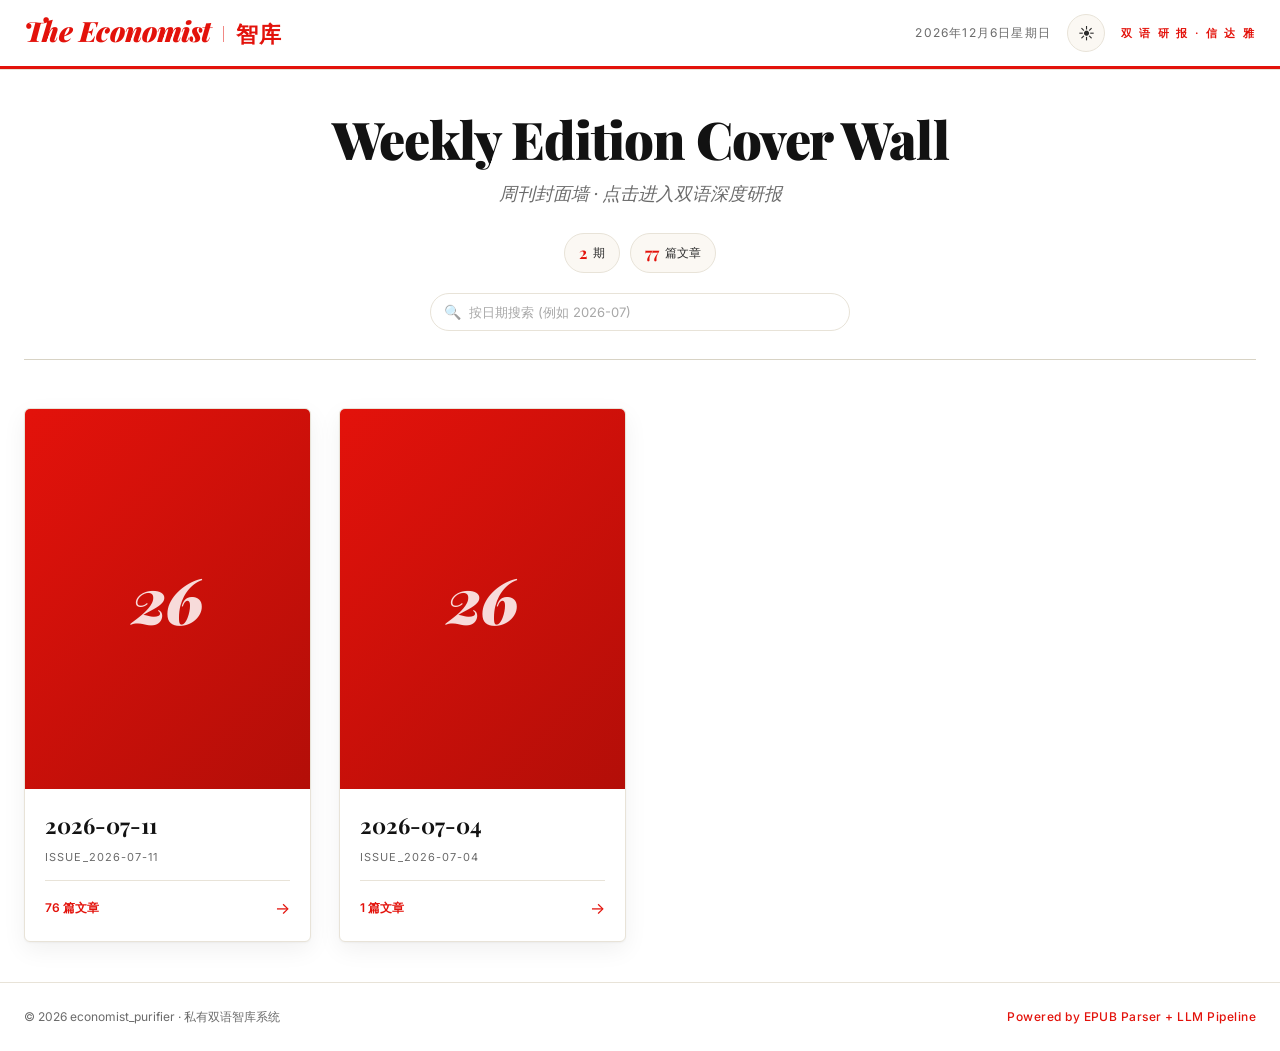
==== index.html @ 4fc3a1ea "feat(经济学人数据清洗): 经济学人数据清洗" ====
<!DOCTYPE html>
<html lang="zh-CN">
<head>
    <meta charset="UTF-8">
    <meta name="viewport" content="width=device-width, initial-scale=1.0">
    <title>Economist 智库 · The Economist 双语研报库</title>
    <meta name="description" content="基于原刊 EPUB 解包与 LLM 深度编译的私有双语智库">

    <!-- Google Fonts: 复刻经济学人衬线美感 -->
    <link rel="preconnect" href="https://fonts.googleapis.com">
    <link rel="preconnect" href="https://fonts.gstatic.com" crossorigin>
    <link href="https://fonts.googleapis.com/css2?family=Playfair+Display:ital,wght@0,400;0,700;0,900;1,400&family=Source+Serif+4:ital,opsz,wght@0,8..60,400;0,8..60,600;1,8..60,400&family=Inter:wght@400;500;600;700&display=swap" rel="stylesheet">

    <link rel="stylesheet" href="frontend/assets/style.css">
</head>
<body>

    <!-- ========== 顶部红色报头 ========== -->
    <header class="masthead">
        <div class="masthead-inner">
            <a href="#/" class="masthead-logo">
                <span class="logo-en">The Economist</span>
                <span class="logo-divider"></span>
                <span class="logo-zh">智库</span>
            </a>
            <div class="masthead-meta">
                <span id="masthead-date"></span>
                <button class="theme-toggle" id="theme-toggle" aria-label="切换主题">
                    <span class="icon-sun">☀️</span>
                    <span class="icon-moon">🌙</span>
                </button>
                <span class="masthead-tag">双 语 研 报 · 信 达 雅</span>
            </div>
        </div>
        <div class="masthead-rule"></div>
    </header>

    <!-- ========== View 1: 封面墙 ========== -->
    <main id="view-wall" class="view view-wall is-active">
        <section class="wall-hero">
            <h1 class="wall-title">Weekly Edition Cover Wall</h1>
            <p class="wall-subtitle">周刊封面墙 · 点击进入双语深度研报</p>
            <div class="wall-stats">
                <span class="stat-pill"><b id="stat-issues">0</b> 期</span>
                <span class="stat-pill"><b id="stat-articles">0</b> 篇文章</span>
            </div>
            <div class="wall-search">
                <span class="search-icon">🔍</span>
                <input type="search" id="wall-search" class="search-input"
                       placeholder="按日期搜索 (例如 2026-07)" autocomplete="off">
                <button class="search-clear" id="wall-search-clear" aria-label="清除" hidden>×</button>
            </div>
        </section>
        <section id="cover-grid" class="cover-grid">
            <!-- 封面卡片由 JS 注入 -->
        </section>
        <div id="empty-state" class="empty-state" hidden>
            <div class="empty-icon">📭</div>
            <h2>暂无刊物</h2>
            <p>请将 <code>.epub</code> 文件放入 <code>raw/imports/</code> 目录,后台守护进程将自动拆解编译。</p>
        </div>
    </main>

    <!-- ========== View 2: 二级下钻阅读区 ========== -->
    <main id="view-issue" class="view view-issue">
        <div class="issue-toolbar">
            <button class="btn-back" id="btn-back" aria-label="返回封面墙">
                <span class="btn-back-icon">←</span>
                <span>返回封面墙</span>
            </button>
            <button class="mobile-nav-toggle" id="mobile-nav-toggle" aria-label="切换文章目录" aria-expanded="false">
                <span class="mobile-nav-icon">☰</span>
                <span class="mobile-nav-label">目录</span>
            </button>
            <div class="issue-toolbar-meta">
                <span class="issue-id" id="issue-id-label"></span>
                <span class="issue-date" id="issue-date-label"></span>
            </div>
        </div>

        <div class="issue-body">
            <!-- 左侧:文章 Section 导航 -->
            <aside class="section-nav">
                <div class="section-nav-header">
                    <span class="section-nav-label">本期目录</span>
                    <span class="section-nav-count" id="article-count"></span>
                </div>
                <div class="section-nav-search">
                    <span class="search-icon">🔍</span>
                    <input type="search" id="nav-search" class="search-input"
                           placeholder="搜索文章标题..." autocomplete="off">
                    <button class="search-clear" id="nav-search-clear" aria-label="清除" hidden>×</button>
                </div>
                <div class="section-nav-empty" id="nav-search-empty" hidden>
                    <span>🔍</span> 无匹配文章
                </div>
                <nav id="article-list" class="article-list">
                    <!-- 由 JS 按 section 分组注入 -->
                </nav>
            </aside>

            <!-- 右侧:双语对照阅读区 -->
            <section class="article-pane">
                <!-- 漫画专栏特殊头部 -->
                <div class="cartoon-banner" id="cartoon-banner" hidden>
                    <span class="cartoon-tag">🎨 本期漫画</span>
                    <div class="cartoon-images" id="cartoon-images"></div>
                </div>
                <!-- 经济指标图表画廊 -->
                <div class="indicators-banner" id="indicators-banner" hidden>
                    <span class="indicators-tag">📊 Economic &amp; Financial Indicators</span>
                    <p class="indicators-hint">点击图片放大查看</p>
                    <div class="indicators-gallery" id="indicators-gallery"></div>
                </div>
                <div class="article-header" id="article-header">
                    <span class="article-section" id="current-section"></span>
                    <h2 class="article-title-zh" id="current-title-zh"></h2>
                    <h3 class="article-title-en" id="current-title-en"></h3>
                </div>
                <div class="article-split">
                    <div class="split-pane summary-pane">
                        <div class="pane-header">
                            <span class="pane-icon">📊</span>
                            <span class="pane-title">深度研报</span>
                            <span class="pane-subtitle">LLM 编译</span>
                        </div>
                        <article class="pane-body" id="summary-content">
                            <!-- markdown 渲染 -->
                        </article>
                    </div>
                    <div class="split-divider"></div>
                    <div class="split-pane raw-pane">
                        <div class="pane-header">
                            <span class="pane-icon">📜</span>
                            <span class="pane-title">纯净原文</span>
                            <span class="pane-subtitle">English Source</span>
                        </div>
                        <article class="pane-body" id="raw-content">
                            <!-- HTML 原文 -->
                        </article>
                    </div>
                </div>
            </section>
        </div>

        <!-- 悬浮返回按钮 -->
        <button class="floating-back" id="floating-back" aria-label="返回顶部" title="返回封面墙">
            <span>↑</span>
        </button>

        <!-- 移动端目录按钮 (fixed, 始终可见) -->
        <button class="mobile-nav-fab" id="mobile-nav-fab" aria-label="打开文章目录" aria-expanded="false">
            <span class="fab-icon">☰</span>
            <span class="fab-label">目录</span>
        </button>
    </main>

    <!-- 图片灯箱 -->
    <div class="lightbox" id="lightbox" hidden>
        <button class="lightbox-close" id="lightbox-close" aria-label="关闭">×</button>
        <button class="lightbox-prev" id="lightbox-prev" aria-label="上一张">‹</button>
        <button class="lightbox-next" id="lightbox-next" aria-label="下一张">›</button>
        <img class="lightbox-image" id="lightbox-image" src="" alt="">
        <div class="lightbox-caption" id="lightbox-caption"></div>
        <div class="lightbox-counter" id="lightbox-counter"></div>
    </div>

    <!-- ========== Footer ========== -->
    <footer class="site-footer">
        <span>© <span id="footer-year"></span> economist_purifier · 私有双语智库系统</span>
        <span class="footer-tech">Powered by EPUB Parser + LLM Pipeline</span>
    </footer>

    <!-- marked.js (CDN) -->
    <script src="https://cdn.jsdelivr.net/npm/marked@13.0.3/marked.min.js"></script>

    <!-- 数据库 (由 kb_agent 自动生成) -->
    <script src="frontend/database.js"></script>

    <!-- 应用逻辑 -->
    <script src="frontend/assets/app.js"></script>
</body>
</html>
---- frontend/assets/style.css ----
/* ============================================================
   economist_purifier · 经济学人风格双语智库
   Design tokens + Theme system (light / dark)
   ============================================================ */

:root {
    /* Brand */
    --brand-red: #e3120b;
    --brand-red-dark: #b30e08;
    --brand-red-light: #ffe9e7;
    --brand-red-dim: rgba(227, 18, 11, 0.08);

    /* Light theme surfaces */
    --bg: #ffffff;
    --bg-soft: #fbf8f3;
    --bg-elevated: #ffffff;
    --bg-overlay: rgba(255, 255, 255, 0.92);

    --text: #121212;
    --text-soft: #2c2c2c;
    --text-muted: #6b6b6b;
    --text-faint: #a8a8a8;

    --border: #e8e3d8;
    --border-soft: #f0ebe1;
    --border-strong: #d8d3c5;
    --hairline: #d8d3c5;

    --shadow-card: 0 1px 2px rgba(0, 0, 0, 0.04), 0 8px 24px rgba(0, 0, 0, 0.06);
    --shadow-card-hover: 0 4px 8px rgba(0, 0, 0, 0.06), 0 20px 48px rgba(0, 0, 0, 0.12);
    --shadow-floating: 0 6px 16px rgba(227, 18, 11, 0.25), 0 2px 6px rgba(0, 0, 0, 0.12);
    --code-bg: #f0ebe1;

    --font-display: 'Playfair Display', 'Times New Roman', Georgia, serif;
    --font-body: 'Source Serif 4', Georgia, 'Times New Roman', serif;
    --font-ui: 'Inter', -apple-system, BlinkMacSystemFont, 'Segoe UI', Roboto, sans-serif;

    --radius-sm: 2px;
    --radius-md: 6px;
    --radius-lg: 10px;
    --transition-fast: 180ms cubic-bezier(0.22, 0.61, 0.36, 1);

    color-scheme: light;
}

[data-theme="dark"] {
    --bg: #0f0f0f;
    --bg-soft: #1a1a1a;
    --bg-elevated: #1c1c1c;
    --bg-overlay: rgba(15, 15, 15, 0.92);

    --text: #ededed;
    --text-soft: #c8c8c8;
    --text-muted: #8b8b8b;
    --text-faint: #555555;

    --border: #2a2a2a;
    --border-soft: #222222;
    --border-strong: #3a3a3a;
    --hairline: #3a3a3a;

    --brand-red: #ff5b54;
    --brand-red-dark: #e3120b;
    --brand-red-light: #3a1a18;
    --brand-red-dim: rgba(255, 91, 84, 0.12);

    --shadow-card: 0 1px 2px rgba(0, 0, 0, 0.3), 0 8px 24px rgba(0, 0, 0, 0.4);
    --shadow-card-hover: 0 4px 8px rgba(0, 0, 0, 0.4), 0 20px 48px rgba(0, 0, 0, 0.5);
    --shadow-floating: 0 6px 16px rgba(255, 91, 84, 0.35), 0 2px 6px rgba(0, 0, 0, 0.5);
    --code-bg: #232323;

    color-scheme: dark;
}

/* Reset */
*, *::before, *::after {
    box-sizing: border-box;
    margin: 0;
    padding: 0;
}

html {
    font-size: 16px;
    scroll-behavior: smooth;
    -webkit-text-size-adjust: 100%;
}

body {
    font-family: var(--font-body);
    color: var(--text);
    background: var(--bg);
    line-height: 1.65;
    -webkit-font-smoothing: antialiased;
    -moz-osx-font-smoothing: grayscale;
    min-height: 100vh;
    overflow-x: hidden;
    transition: background var(--transition-fast), color var(--transition-fast);
}

button { font-family: var(--font-ui); cursor: pointer; border: none; background: none; color: inherit; }
a { color: inherit; text-decoration: none; }
img { max-width: 100%; display: block; }
/* ========== Masthead ========== */
.masthead {
    position: sticky;
    top: 0;
    z-index: 100;
    background: var(--bg-overlay);
    backdrop-filter: saturate(180%) blur(20px);
    -webkit-backdrop-filter: saturate(180%) blur(20px);
    border-bottom: 1px solid var(--border);
    transition: background var(--transition-fast), border-color var(--transition-fast);
}

.masthead-inner {
    max-width: 1320px;
    margin: 0 auto;
    padding: 14px 24px;
    display: flex;
    align-items: center;
    justify-content: space-between;
    gap: 16px;
}

.masthead-logo {
    display: flex;
    align-items: baseline;
    gap: 12px;
    color: var(--brand-red);
    transition: opacity var(--transition-fast);
    flex-shrink: 0;
}

.masthead-logo:hover { opacity: 0.75; }

.logo-en {
    font-family: var(--font-display);
    font-weight: 900;
    font-style: italic;
    font-size: clamp(20px, 3vw, 28px);
    letter-spacing: -0.02em;
    line-height: 1;
}

.logo-divider {
    width: 1px;
    height: 16px;
    background: var(--brand-red);
    opacity: 0.5;
}

.logo-zh {
    font-family: var(--font-display);
    font-weight: 700;
    font-size: clamp(16px, 2.5vw, 22px);
    letter-spacing: 0.04em;
}

.masthead-meta {
    display: flex;
    align-items: center;
    gap: 16px;
    font-family: var(--font-ui);
}

#masthead-date {
    font-size: 12px;
    color: var(--text-muted);
    text-transform: uppercase;
    letter-spacing: 0.1em;
}

.masthead-tag {
    font-size: 11px;
    color: var(--brand-red);
    font-weight: 600;
    letter-spacing: 0.2em;
}

.theme-toggle {
    width: 38px;
    height: 38px;
    border-radius: 50%;
    display: flex;
    align-items: center;
    justify-content: center;
    background: var(--bg-soft);
    border: 1px solid var(--border);
    color: var(--text-soft);
    transition: all var(--transition-fast);
    font-size: 16px;
    flex-shrink: 0;
}

.theme-toggle:hover {
    border-color: var(--brand-red);
    color: var(--brand-red);
    transform: rotate(15deg);
}

[data-theme="light"] .icon-moon { display: none; }
[data-theme="dark"] .icon-sun { display: none; }

.masthead-rule {
    height: 3px;
    background: var(--brand-red);
}

/* ========== View switcher ========== */
.view {
    max-width: 1320px;
    margin: 0 auto;
    padding: 40px 24px;
    min-height: calc(100vh - 140px);
    display: none;
}

.view.is-active {
    display: block;
    animation: viewEnter 480ms cubic-bezier(0.22, 0.61, 0.36, 1);
}

@keyframes viewEnter {
    from { opacity: 0; transform: translateY(16px); }
    to { opacity: 1; transform: translateY(0); }
}

@keyframes viewLeave {
    from { opacity: 1; transform: translateY(0); }
    to { opacity: 0; transform: translateY(-12px); }
}

.view.is-leaving {
    display: block;
    animation: viewLeave 220ms cubic-bezier(0.55, 0.06, 0.68, 0.19) forwards;
    pointer-events: none;
}

/* ========== Wall ========== */
.wall-hero {
    text-align: center;
    margin-bottom: 48px;
    padding-bottom: 28px;
    border-bottom: 1px solid var(--hairline);
}

.wall-title {
    font-family: var(--font-display);
    font-weight: 900;
    font-size: clamp(28px, 5vw, 52px);
    letter-spacing: -0.02em;
    color: var(--text);
    margin-bottom: 12px;
    line-height: 1.1;
}

.wall-subtitle {
    font-family: var(--font-body);
    font-style: italic;
    font-size: clamp(15px, 2vw, 18px);
    color: var(--text-muted);
    margin-bottom: 24px;
}

.wall-stats {
    display: inline-flex;
    flex-wrap: wrap;
    gap: 10px;
    justify-content: center;
}

.stat-pill {
    display: inline-flex;
    align-items: center;
    gap: 6px;
    padding: 6px 14px;
    background: var(--bg-soft);
    border: 1px solid var(--border);
    border-radius: 100px;
    font-family: var(--font-ui);
    font-size: 12px;
    color: var(--text-soft);
}

.stat-pill b {
    font-family: var(--font-display);
    font-weight: 700;
    font-size: 16px;
    color: var(--brand-red);
}

.cover-grid {
    display: grid;
    grid-template-columns: repeat(auto-fill, minmax(260px, 1fr));
    gap: 28px;
}

.cover-card {
    background: var(--bg-elevated);
    border: 1px solid var(--border);
    border-radius: var(--radius-md);
    overflow: hidden;
    cursor: pointer;
    transition: transform var(--transition-fast), box-shadow var(--transition-fast), border-color var(--transition-fast);
    box-shadow: var(--shadow-card);
    animation: cardFadeIn 600ms cubic-bezier(0.22, 0.61, 0.36, 1) backwards;
}

.cover-card:nth-child(1) { animation-delay: 40ms; }
.cover-card:nth-child(2) { animation-delay: 80ms; }
.cover-card:nth-child(3) { animation-delay: 120ms; }
.cover-card:nth-child(4) { animation-delay: 160ms; }
.cover-card:nth-child(5) { animation-delay: 200ms; }
.cover-card:nth-child(6) { animation-delay: 240ms; }
.cover-card:nth-child(n+7) { animation-delay: 280ms; }

@keyframes cardFadeIn {
    from { opacity: 0; transform: translateY(20px); }
    to { opacity: 1; transform: translateY(0); }
}

.cover-card:hover {
    transform: translateY(-6px);
    box-shadow: var(--shadow-card-hover);
    border-color: var(--brand-red);
}

.cover-card:hover .cover-image { transform: scale(1.04); }

.cover-image-wrap {
    aspect-ratio: 3 / 4;
    background: linear-gradient(135deg, var(--brand-red) 0%, var(--brand-red-dark) 100%);
    overflow: hidden;
    position: relative;
}

.cover-image {
    width: 100%;
    height: 100%;
    object-fit: cover;
    transition: transform 600ms cubic-bezier(0.22, 0.61, 0.36, 1);
}

.cover-image-fallback {
    width: 100%;
    height: 100%;
    display: flex;
    align-items: center;
    justify-content: center;
    color: rgba(255, 255, 255, 0.85);
    font-family: var(--font-display);
    font-style: italic;
    font-weight: 900;
    font-size: clamp(40px, 8vw, 64px);
    letter-spacing: -0.03em;
}

.cover-body { padding: 18px 20px 20px; }

.cover-date {
    font-family: var(--font-display);
    font-weight: 700;
    font-size: 22px;
    color: var(--text);
    margin-bottom: 4px;
}

.cover-id {
    font-family: var(--font-ui);
    font-size: 11px;
    color: var(--text-muted);
    text-transform: uppercase;
    letter-spacing: 0.1em;
    margin-bottom: 14px;
}

.cover-meta {
    display: flex;
    align-items: center;
    gap: 10px;
    padding-top: 14px;
    border-top: 1px solid var(--border);
    font-family: var(--font-ui);
    font-size: 12px;
    color: var(--text-muted);
}

.cover-meta-count { color: var(--brand-red); font-weight: 600; }

.cover-meta-arrow {
    margin-left: auto;
    color: var(--brand-red);
    font-size: 16px;
    transition: transform var(--transition-fast);
}

.cover-card:hover .cover-meta-arrow { transform: translateX(4px); }

.empty-state {
    text-align: center;
    padding: 80px 20px;
    color: var(--text-muted);
}

.empty-icon { font-size: 64px; margin-bottom: 16px; }

.empty-state h2 {
    font-family: var(--font-display);
    font-size: 28px;
    color: var(--text);
    margin-bottom: 12px;
}

.empty-state code {
    background: var(--bg-soft);
    padding: 2px 8px;
    border-radius: var(--radius-sm);
    font-size: 14px;
    color: var(--brand-red);
}

/* ========== Issue toolbar ========== */
.issue-toolbar {
    display: flex;
    align-items: center;
    gap: 16px;
    padding: 14px 0;
    margin-bottom: 24px;
    border-bottom: 2px solid var(--text);
    flex-wrap: wrap;
}

.btn-back {
    display: inline-flex;
    align-items: center;
    gap: 8px;
    padding: 10px 18px;
    background: var(--text);
    color: var(--bg);
    border-radius: var(--radius-md);
    font-size: 13px;
    font-weight: 500;
    letter-spacing: 0.04em;
    transition: all var(--transition-fast);
    flex-shrink: 0;
}

.btn-back:hover {
    background: var(--brand-red);
    transform: translateX(-2px);
}

.btn-back-icon { font-size: 16px; transition: transform var(--transition-fast); }
.btn-back:hover .btn-back-icon { transform: translateX(-3px); }

.issue-toolbar-meta {
    display: flex;
    flex-direction: column;
    gap: 2px;
    margin-left: auto;
    text-align: right;
}

.issue-id {
    font-family: var(--font-ui);
    font-size: 11px;
    color: var(--text-muted);
    text-transform: uppercase;
    letter-spacing: 0.12em;
}

.issue-date {
    font-family: var(--font-display);
    font-weight: 700;
    font-size: 22px;
    color: var(--brand-red);
}

.mobile-nav-toggle {
    display: none;
    padding: 8px 14px;
    background: var(--bg-soft);
    border: 1px solid var(--border);
    border-radius: var(--radius-md);
    font-size: 13px;
    color: var(--text-soft);
    align-items: center;
    gap: 6px;
    transition: all var(--transition-fast);
}

.mobile-nav-icon {
    font-size: 16px;
    line-height: 1;
    transition: transform var(--transition-fast);
}

.mobile-nav-toggle.is-active {
    background: var(--brand-red);
    color: #fff;
    border-color: var(--brand-red);
}

.mobile-nav-toggle.is-active .mobile-nav-icon {
    transform: rotate(90deg);
}

.issue-body {
    display: grid;
    grid-template-columns: 280px 1fr;
    gap: 28px;
    align-items: start;
}

.section-nav {
    position: sticky;
    top: 110px;
    max-height: calc(100vh - 140px);
    overflow-y: auto;
    background: var(--bg-soft);
    border: 1px solid var(--border);
    border-radius: var(--radius-md);
    padding: 16px 0;
    transition: background var(--transition-fast), border-color var(--transition-fast);
}

.section-nav::-webkit-scrollbar { width: 6px; }
.section-nav::-webkit-scrollbar-thumb { background: var(--hairline); border-radius: 3px; }

.section-nav-header {
    display: flex;
    justify-content: space-between;
    align-items: center;
    padding: 0 18px 12px;
    border-bottom: 1px solid var(--border);
    margin-bottom: 10px;
}

.section-nav-label {
    font-family: var(--font-display);
    font-weight: 700;
    font-size: 16px;
    color: var(--text);
}

.section-nav-count {
    font-family: var(--font-ui);
    font-size: 11px;
    color: var(--brand-red);
    font-weight: 600;
    background: var(--brand-red-light);
    padding: 2px 8px;
    border-radius: 100px;
}

.article-list { list-style: none; }
.article-group { margin-bottom: 6px; }

.article-group-header {
    font-family: var(--font-ui);
    font-size: 10px;
    font-weight: 700;
    color: var(--text-muted);
    text-transform: uppercase;
    letter-spacing: 0.18em;
    padding: 10px 18px 4px;
}

.article-item {
    display: block;
    width: 100%;
    text-align: left;
    padding: 10px 18px;
    border-left: 3px solid transparent;
    transition: all var(--transition-fast);
    cursor: pointer;
    font-family: var(--font-body);
    background: transparent;
}

.article-item:hover {
    background: var(--bg);
    border-left-color: var(--brand-red);
}

.article-item.is-active {
    background: var(--bg);
    border-left-color: var(--brand-red);
}

.article-item.is-active .article-item-title-zh {
    color: var(--brand-red);
    font-weight: 700;
}

.article-item-title-zh {
    font-size: 14px;
    color: var(--text);
    line-height: 1.4;
    margin-bottom: 2px;
    transition: color var(--transition-fast);
}

.article-item-title-en {
    font-size: 11px;
    color: var(--text-muted);
    font-style: italic;
    line-height: 1.3;
    display: -webkit-box;
    -webkit-line-clamp: 2;
    -webkit-box-orient: vertical;
    overflow: hidden;
}

.article-item.is-cartoon .article-item-title-en::before { content: '🎨 '; }
.article-item.is-indicators .article-item-title-en::before { content: '📊 '; }

/* 漫画/indicators 选中态: 与普通文章一致, 由 .is-active 控制 */
.article-item.is-cartoon.is-active {
    background: var(--brand-red-dim);
}

/* ========== Article pane ========== */
.article-pane { background: transparent; }

.article-header {
    margin-bottom: 24px;
    padding-bottom: 20px;
    border-bottom: 1px solid var(--hairline);
}

.article-section {
    display: inline-block;
    font-family: var(--font-ui);
    font-size: 10px;
    font-weight: 700;
    color: var(--brand-red);
    text-transform: uppercase;
    letter-spacing: 0.2em;
    margin-bottom: 10px;
}

.article-title-zh {
    font-family: var(--font-display);
    font-weight: 900;
    font-size: clamp(22px, 3.5vw, 36px);
    line-height: 1.2;
    color: var(--text);
    margin-bottom: 12px;
}

.article-title-en {
    font-family: var(--font-body);
    font-style: italic;
    font-size: clamp(15px, 1.8vw, 18px);
    color: var(--text-muted);
    line-height: 1.4;
}

.article-split {
    display: grid;
    grid-template-columns: 1fr 4px 1fr;
    gap: 0;
    background: var(--bg);
    border: 1px solid var(--border);
    border-radius: var(--radius-md);
    overflow: hidden;
    transition: background var(--transition-fast), border-color var(--transition-fast);
}

.split-pane {
    display: flex;
    flex-direction: column;
    min-height: 60vh;
}

.pane-header {
    display: flex;
    align-items: baseline;
    gap: 10px;
    padding: 14px 22px;
    background: var(--bg-soft);
    border-bottom: 1px solid var(--border);
}

.pane-icon { font-size: 16px; }

.pane-title {
    font-family: var(--font-display);
    font-weight: 700;
    font-size: 17px;
    color: var(--text);
}

.pane-subtitle {
    font-family: var(--font-ui);
    font-size: 10px;
    color: var(--text-muted);
    text-transform: uppercase;
    letter-spacing: 0.16em;
    margin-left: auto;
}

.pane-body {
    padding: 24px 28px 36px;
    overflow-y: auto;
    max-height: calc(100vh - 280px);
    font-family: var(--font-body);
    font-size: 15.5px;
    line-height: 1.75;
    color: var(--text-soft);
}

.pane-body::-webkit-scrollbar { width: 8px; }
.pane-body::-webkit-scrollbar-thumb { background: var(--hairline); border-radius: 4px; }

.split-divider {
    background: linear-gradient(180deg, transparent 0%, var(--hairline) 20%, var(--hairline) 80%, transparent 100%);
}

.summary-pane .pane-body h1, .summary-pane .pane-body h2,
.summary-pane .pane-body h3, .summary-pane .pane-body h4 {
    font-family: var(--font-display);
    color: var(--text);
    margin-top: 26px;
    margin-bottom: 12px;
    line-height: 1.3;
}

.summary-pane .pane-body h3 {
    font-size: 19px;
    font-weight: 700;
    padding-bottom: 6px;
    border-bottom: 2px solid var(--brand-red);
    display: inline-block;
}

.summary-pane .pane-body h4 { font-size: 16px; font-weight: 700; color: var(--brand-red); }
.summary-pane .pane-body p { margin-bottom: 14px; }
.summary-pane .pane-body strong { color: var(--text); font-weight: 700; }
.summary-pane .pane-body ul, .summary-pane .pane-body ol { padding-left: 22px; margin-bottom: 16px; }
.summary-pane .pane-body li { margin-bottom: 6px; }

.summary-pane .pane-body table {
    width: 100%;
    border-collapse: collapse;
    margin: 16px 0;
    font-family: var(--font-ui);
    font-size: 13.5px;
}

.summary-pane .pane-body th {
    text-align: left;
    padding: 10px 12px;
    background: var(--bg-soft);
    border-bottom: 2px solid var(--brand-red);
    font-weight: 700;
    color: var(--text);
}

.summary-pane .pane-body td {
    padding: 10px 12px;
    border-bottom: 1px solid var(--border);
    color: var(--text-soft);
}

.summary-pane .pane-body tr:last-child td { border-bottom: none; }
.summary-pane .pane-body code {
    background: var(--code-bg);
    padding: 2px 6px;
    border-radius: var(--radius-sm);
    font-size: 13px;
    color: var(--brand-red);
}

.summary-pane .pane-body blockquote {
    border-left: 3px solid var(--brand-red);
    padding: 8px 16px;
    margin: 16px 0;
    color: var(--text-muted);
    font-style: italic;
}

.raw-pane .pane-body h1, .raw-pane .pane-body h2,
.raw-pane .pane-body h3, .raw-pane .pane-body h4 {
    font-family: var(--font-display);
    font-weight: 700;
    color: var(--text);
    margin: 28px 0 14px;
    line-height: 1.25;
}

.raw-pane .pane-body h1 { font-size: 26px; }
.raw-pane .pane-body h2 { font-size: 22px; }
.raw-pane .pane-body h3 { font-size: 18px; }
.raw-pane .pane-body h4 { font-size: 16px; }
.raw-pane .pane-body p { margin-bottom: 16px; text-align: justify; }
.raw-pane .pane-body strong, .raw-pane .pane-body b { font-weight: 700; color: var(--text); }
.raw-pane .pane-body em, .raw-pane .pane-body i { font-style: italic; }
.raw-pane .pane-body ul, .raw-pane .pane-body ol { padding-left: 22px; margin-bottom: 16px; }

/* ========== 漫画专栏横幅 ========== */
.cartoon-banner {
    margin-bottom: 32px;
    padding: 24px 28px;
    background: var(--bg-soft);
    border-left: 4px solid var(--brand-red);
    border-radius: var(--radius-md);
}

.cartoon-tag {
    display: inline-block;
    font-family: var(--font-ui);
    font-size: 11px;
    font-weight: 700;
    color: var(--brand-red);
    text-transform: uppercase;
    letter-spacing: 0.2em;
    margin-bottom: 16px;
}

.cartoon-images {
    display: flex;
    flex-direction: column;
    gap: 16px;
    align-items: center;
}

.cartoon-images img {
    max-width: 100%;
    height: auto;
    border-radius: var(--radius-sm);
    box-shadow: 0 4px 14px rgba(0, 0, 0, 0.08);
    background: var(--bg);
    padding: 8px;
}

/* ========== 经济指标画廊 ========== */
.indicators-banner {
    margin-bottom: 32px;
    padding: 24px 28px;
    background: linear-gradient(135deg, #fff8f0 0%, var(--bg-soft) 100%);
    border-left: 4px solid var(--brand-red);
    border-radius: var(--radius-md);
}

[data-theme="dark"] .indicators-banner {
    background: linear-gradient(135deg, #2a1f15 0%, var(--bg-soft) 100%);
}

.indicators-tag {
    display: inline-block;
    font-family: var(--font-ui);
    font-size: 11px;
    font-weight: 700;
    color: var(--brand-red);
    text-transform: uppercase;
    letter-spacing: 0.2em;
    margin-bottom: 6px;
}

.indicators-hint {
    font-family: var(--font-ui);
    font-size: 12px;
    color: var(--text-muted);
    margin-bottom: 18px;
    font-style: italic;
}

.indicators-gallery {
    display: grid;
    grid-template-columns: repeat(auto-fill, minmax(260px, 1fr));
    gap: 16px;
}

.indicator-item {
    background: var(--bg);
    border: 1px solid var(--border);
    border-radius: var(--radius-sm);
    overflow: hidden;
    cursor: zoom-in;
    transition: transform var(--transition-fast), box-shadow var(--transition-fast), border-color var(--transition-fast);
}

.indicator-item:hover {
    transform: translateY(-3px);
    box-shadow: 0 6px 20px rgba(0, 0, 0, 0.1);
    border-color: var(--brand-red);
}

.indicator-item img {
    width: 100%;
    height: auto;
    display: block;
    background: var(--bg-soft);
}

.indicator-caption {
    padding: 10px 14px;
    font-family: var(--font-body);
    font-size: 12px;
    color: var(--text-muted);
    line-height: 1.4;
    border-top: 1px solid var(--border);
    min-height: 36px;
}

/* ========== 灯箱 ========== */
.lightbox {
    position: fixed;
    inset: 0;
    background: rgba(0, 0, 0, 0.94);
    z-index: 1000;
    display: flex;
    align-items: center;
    justify-content: center;
    flex-direction: column;
    padding: 60px 80px;
}

.lightbox[hidden] { display: none !important; }

.lightbox-image {
    max-width: 90vw;
    max-height: 78vh;
    object-fit: contain;
    background: #fff;
    box-shadow: 0 20px 60px rgba(0, 0, 0, 0.6);
}

.lightbox-caption {
    margin-top: 16px;
    color: #fff;
    font-family: var(--font-body);
    font-size: 14px;
    text-align: center;
    max-width: 80vw;
    line-height: 1.5;
}

.lightbox-counter {
    position: absolute;
    top: 24px;
    right: 32px;
    color: rgba(255, 255, 255, 0.7);
    font-family: var(--font-ui);
    font-size: 13px;
    letter-spacing: 0.1em;
}

.lightbox-close, .lightbox-prev, .lightbox-next {
    position: absolute;
    background: rgba(255, 255, 255, 0.1);
    border: none;
    color: #fff;
    font-size: 32px;
    cursor: pointer;
    border-radius: 50%;
    transition: background var(--transition-fast);
    font-family: var(--font-ui);
    line-height: 1;
}

.lightbox-close:hover, .lightbox-prev:hover, .lightbox-next:hover {
    background: rgba(255, 255, 255, 0.25);
}

.lightbox-close { top: 24px; right: 24px; width: 48px; height: 48px; }
.lightbox-prev, .lightbox-next {
    top: 50%;
    transform: translateY(-50%);
    width: 56px;
    height: 56px;
}
.lightbox-prev { left: 16px; }
.lightbox-next { right: 16px; }

/* ========== 悬浮返回按钮 ========== */
.floating-back {
    position: fixed;
    right: 32px;
    bottom: 32px;
    width: 52px;
    height: 52px;
    border-radius: 50%;
    background: var(--brand-red);
    color: #fff;
    font-size: 22px;
    font-weight: 700;
    box-shadow: var(--shadow-floating);
    opacity: 0;
    transform: translateY(20px) scale(0.9);
    pointer-events: none;
    transition: all var(--transition-fast);
    z-index: 50;
}

.floating-back.is-visible {
    opacity: 1;
    transform: translateY(0) scale(1);
    pointer-events: auto;
}

.floating-back:hover {
    background: var(--brand-red-dark);
    transform: translateY(-3px) scale(1.05);
}

.floating-back span {
    display: block;
    line-height: 52px;
    text-align: center;
}

/* ========== Footer ========== */
.site-footer {
    max-width: 1320px;
    margin: 0 auto;
    padding: 24px;
    border-top: 1px solid var(--border);
    display: flex;
    justify-content: space-between;
    align-items: center;
    flex-wrap: wrap;
    gap: 12px;
    font-family: var(--font-ui);
    font-size: 12px;
    color: var(--text-muted);
}

.footer-tech {
    color: var(--brand-red);
    font-weight: 500;
    letter-spacing: 0.04em;
}

/* ============================================================
   Responsive — Tablet (≤1024px)
   ============================================================ */
@media (max-width: 1024px) {
    .view { padding: 32px 20px; }

    .issue-body {
        grid-template-columns: 1fr;
        gap: 20px;
    }

    .section-nav {
        position: static;
        max-height: 360px;
    }

    .mobile-nav-toggle {
        display: inline-flex;
        order: 1;
    }

    .article-split {
        grid-template-columns: 1fr;
    }

    .split-divider {
        height: 4px;
        width: auto;
        background: linear-gradient(90deg, transparent 0%, var(--hairline) 20%, var(--hairline) 80%, transparent 100%);
    }

    .pane-body {
        max-height: none;
    }

    .floating-back { right: 20px; bottom: 20px; }
}

/* ============================================================
   Responsive — Mobile (≤640px)
   ============================================================ */
@media (max-width: 640px) {
    .masthead-inner {
        padding: 12px 16px;
    }

    .logo-en { font-size: 20px; }
    .logo-zh { font-size: 18px; }
    .logo-divider { height: 14px; }

    #masthead-date { display: none; }

    .wall-hero { margin-bottom: 32px; padding-bottom: 20px; }
    .wall-title { font-size: 28px; }
    .wall-subtitle { font-size: 14px; }

    .cover-grid {
        grid-template-columns: repeat(auto-fill, minmax(200px, 1fr));
        gap: 18px;
    }

    .cover-image-wrap { aspect-ratio: 4 / 5; }
    .cover-body { padding: 14px 16px 16px; }
    .cover-date { font-size: 19px; }

    .view { padding: 24px 16px; }

    .issue-toolbar {
        flex-direction: column;
        align-items: stretch;
        gap: 10px;
    }

    .btn-back {
        align-self: flex-start;
        padding: 8px 14px;
        font-size: 12px;
    }

    .issue-toolbar-meta {
        margin-left: 0;
        text-align: left;
    }

    .issue-date { font-size: 19px; }

    .mobile-nav-toggle {
        align-self: flex-start;
    }

    .article-title-zh { font-size: 22px; }
    .article-title-en { font-size: 14px; }

    .pane-body {
        padding: 18px 18px 28px;
        font-size: 14.5px;
        max-height: 400px;
    }

    .indicators-gallery {
        grid-template-columns: 1fr;
    }

    .lightbox {
        padding: 50px 20px;
    }

    .lightbox-prev, .lightbox-next {
        width: 44px;
        height: 44px;
        font-size: 24px;
    }

    .floating-back {
        width: 46px;
        height: 46px;
        font-size: 18px;
        right: 16px;
        bottom: 16px;
    }

    .site-footer {
        flex-direction: column;
        text-align: center;
        padding: 20px 16px;
    }
}

/* ============================================================
   Responsive — Small mobile (≤400px)
   ============================================================ */
@media (max-width: 400px) {
    .cover-grid { grid-template-columns: 1fr; }
    .cover-image-wrap { aspect-ratio: 3 / 4; }
    .stat-pill { font-size: 11px; padding: 5px 12px; }
}

/* ============================================================
   Print styles (bonus)
   ============================================================ */
@media print {
    .masthead, .floating-back, .section-nav, .lightbox { display: none !important; }
    body { background: white; color: black; }
    .article-split { grid-template-columns: 1fr; border: none; }
    .pane-body { max-height: none; overflow: visible; }
}

/* ============================================================
   Mobile drawer for section nav
   ============================================================ */
@media (max-width: 1024px) {
    .section-nav {
        max-height: 0;
        overflow: hidden;
        padding: 0;
        border-width: 0;
        transition: max-height 280ms cubic-bezier(0.22, 0.61, 0.36, 1),
                    padding 280ms,
                    border-width 280ms,
                    margin-bottom 280ms;
    }

    .section-nav.is-open {
        max-height: 70vh;
        overflow-y: auto;  /* ★ 关键: 抽屉打开时启用垂直滚动 */
        -webkit-overflow-scrolling: touch;
        padding: 16px 0;
        border-width: 1px;
        margin-bottom: 20px;
    }

    .mobile-nav-toggle.is-active {
        background: var(--brand-red);
        color: #fff;
        border-color: var(--brand-red);
    }
}

/* ============================================================
   Search inputs
   ============================================================ */
.wall-search,
.section-nav-search {
    position: relative;
    max-width: 420px;
    margin: 20px auto 0;
    display: flex;
    align-items: center;
}

.section-nav-search {
    max-width: none;
    margin: 12px 18px 8px;
    padding: 0;
}

.search-icon {
    position: absolute;
    left: 14px;
    font-size: 14px;
    pointer-events: none;
    opacity: 0.6;
}

.search-input {
    flex: 1;
    padding: 10px 36px 10px 38px;
    background: var(--bg);
    border: 1px solid var(--border);
    border-radius: 100px;
    font-family: var(--font-ui);
    font-size: 13px;
    color: var(--text);
    transition: all var(--transition-fast);
    outline: none;
    width: 100%;
}

.search-input::placeholder {
    color: var(--text-faint);
}

.search-input:focus {
    border-color: var(--brand-red);
    box-shadow: 0 0 0 3px var(--brand-red-dim);
}

.search-clear {
    position: absolute;
    right: 8px;
    width: 24px;
    height: 24px;
    border-radius: 50%;
    background: var(--border);
    color: var(--text-soft);
    font-size: 16px;
    line-height: 1;
    display: flex;
    align-items: center;
    justify-content: center;
    transition: all var(--transition-fast);
}

.search-clear:hover {
    background: var(--brand-red);
    color: #fff;
}

.search-clear[hidden] { display: none; }

.section-nav-empty {
    padding: 32px 18px;
    text-align: center;
    font-family: var(--font-ui);
    font-size: 13px;
    color: var(--text-muted);
}

.section-nav-empty span {
    font-size: 22px;
    display: block;
    margin-bottom: 8px;
}

/* 搜索隐藏态 */
.cover-card.is-hidden,
.article-group.is-hidden,
.article-item.is-hidden {
    display: none;
}

.cover-grid.is-empty::before {
    content: '🔍 无匹配的期刊';
    grid-column: 1 / -1;
    text-align: center;
    padding: 60px 0;
    font-family: var(--font-display);
    font-size: 18px;
    color: var(--text-muted);
    font-style: italic;
}

/* ============================================================
   Mobile FAB — 浮动目录按钮 (始终可见, 跟用户滚到哪)
   ============================================================ */
.mobile-nav-fab {
    display: none;
    position: fixed;
    left: 16px;
    bottom: 16px;
    z-index: 90;
    height: 48px;
    padding: 0 18px 0 14px;
    background: var(--text);
    color: var(--bg);
    border-radius: 24px;
    box-shadow: 0 4px 20px rgba(0, 0, 0, 0.18);
    align-items: center;
    gap: 8px;
    font-family: var(--font-ui);
    font-size: 13px;
    font-weight: 600;
    letter-spacing: 0.05em;
    transition: all var(--transition-fast);
    -webkit-tap-highlight-color: transparent;
}

.mobile-nav-fab:hover,
.mobile-nav-fab:active {
    background: var(--brand-red);
    transform: translateY(-2px);
}

.mobile-nav-fab.is-active {
    background: var(--brand-red);
}

.fab-icon {
    font-size: 18px;
    line-height: 1;
    transition: transform var(--transition-fast);
}

.mobile-nav-fab.is-active .fab-icon {
    transform: rotate(90deg);
}

@media (max-width: 1024px) {
    /* 只在 issue view (view-issue.is-active) 时显示 */
    .view-issue.is-active ~ .mobile-nav-fab,
    body.in-issue .mobile-nav-fab {
        display: inline-flex;
    }
}

/* 抽屉展开时锁背景滚动 */
body.nav-open {
    overflow: hidden;
}

/* 抽屉背景遮罩 */
.nav-drawer-backdrop {
    position: fixed;
    inset: 0;
    background: rgba(0, 0, 0, 0.5);
    z-index: 88;
    opacity: 0;
    pointer-events: none;
    transition: opacity 240ms cubic-bezier(0.22, 0.61, 0.36, 1);
}

.nav-drawer-backdrop.is-visible {
    opacity: 1;
    pointer-events: auto;
}

@media (min-width: 1025px) {
    .nav-drawer-backdrop { display: none; }
}

/* 文章搜索匹配徽章 */
.article-match-badge {
    display: none;
    margin-top: 4px;
    font-family: var(--font-ui);
    font-size: 10px;
    color: var(--brand-red);
    background: var(--brand-red-dim);
    padding: 1px 6px;
    border-radius: 3px;
    align-self: flex-start;
    letter-spacing: 0.02em;
}

.article-match-badge.is-visible {
    display: inline-block;
}
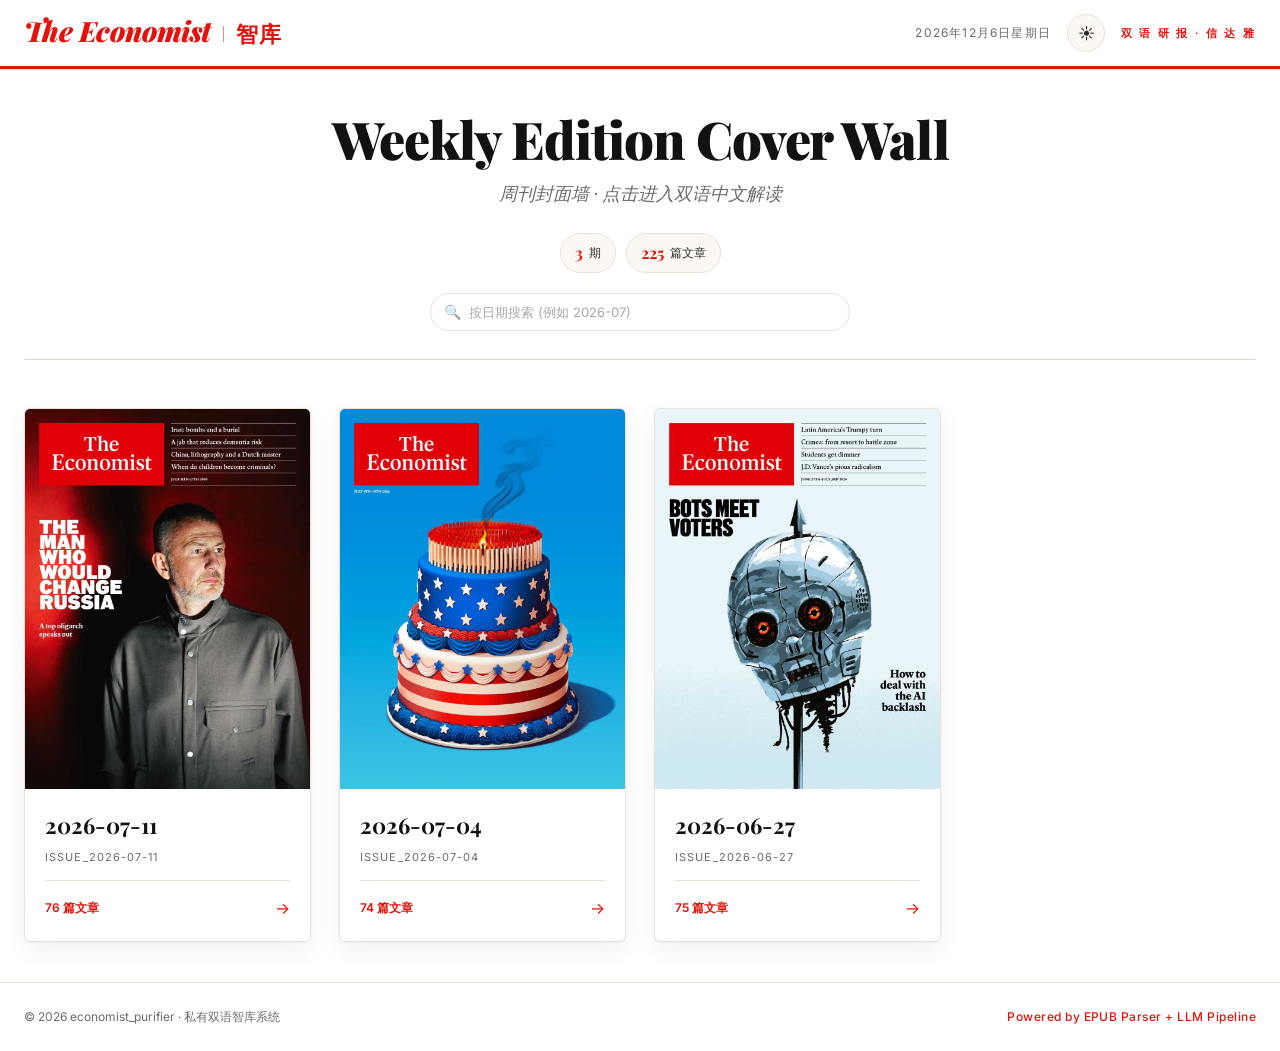
==== commit 8e3611ff: "auto: 更新双语研报库 (3 期, 最新 2026-07-11)" ====
--- a/index.html
+++ b/index.html
@@ -39,7 +39,7 @@
     <main id="view-wall" class="view view-wall is-active">
         <section class="wall-hero">
             <h1 class="wall-title">Weekly Edition Cover Wall</h1>
-            <p class="wall-subtitle">周刊封面墙 · 点击进入双语深度研报</p>
+            <p class="wall-subtitle">周刊封面墙 · 点击进入双语中文解读</p>
             <div class="wall-stats">
                 <span class="stat-pill"><b id="stat-issues">0</b> 期</span>
                 <span class="stat-pill"><b id="stat-articles">0</b> 篇文章</span>
@@ -121,7 +121,7 @@
                     <div class="split-pane summary-pane">
                         <div class="pane-header">
                             <span class="pane-icon">📊</span>
-                            <span class="pane-title">深度研报</span>
+                            <span class="pane-title">中文解读</span>
                             <span class="pane-subtitle">LLM 编译</span>
                         </div>
                         <article class="pane-body" id="summary-content">
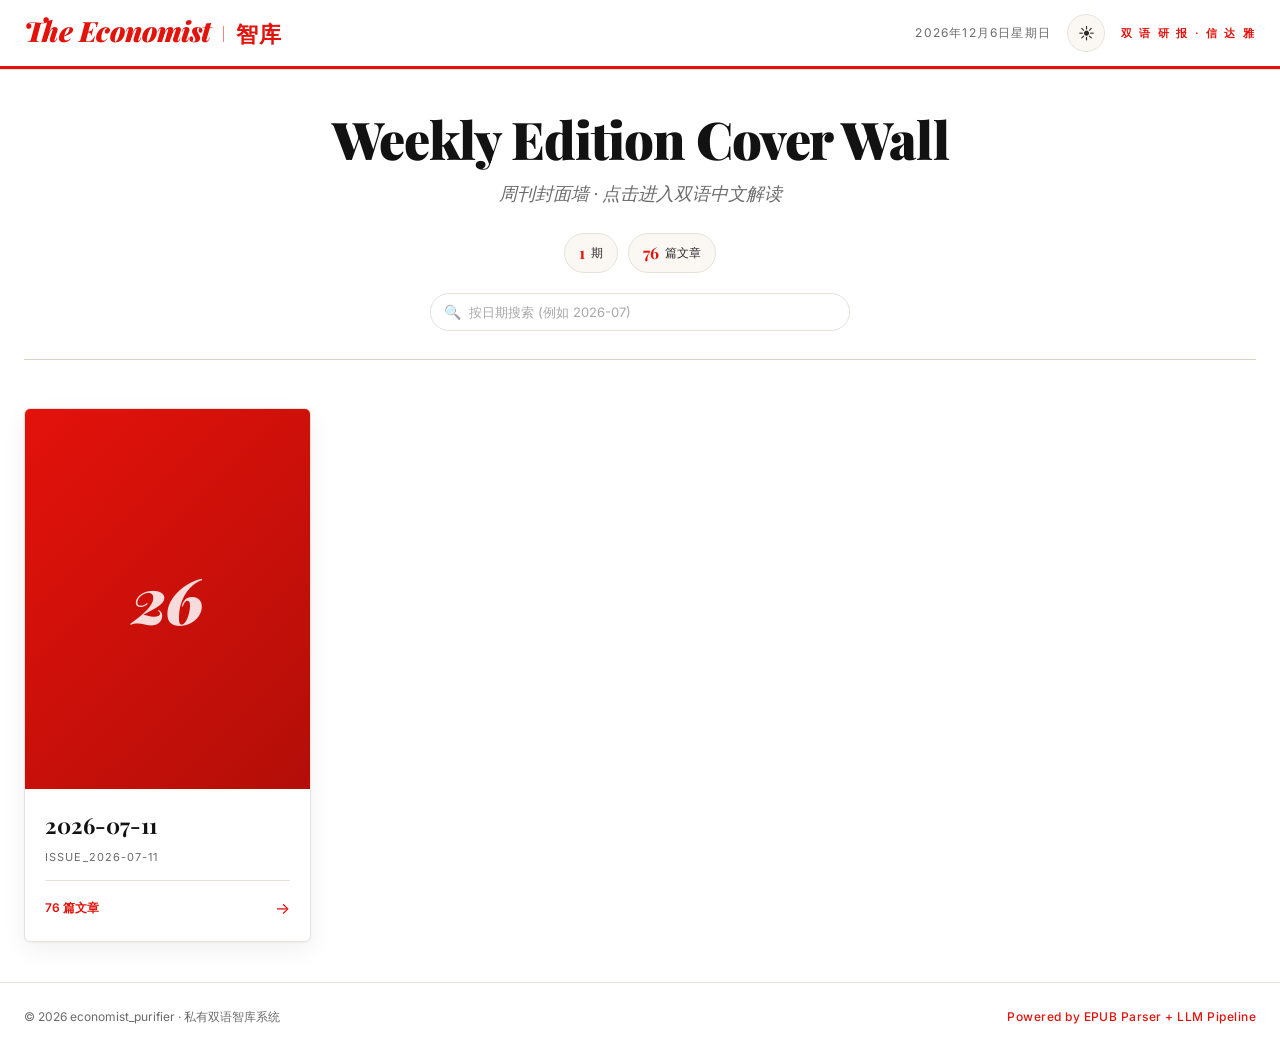
==== commit d36628db: "auto: 更新双语研报库 (2026-07-11)" ====
--- a/index.html
+++ b/index.html
@@ -68,6 +68,7 @@
                 <span class="btn-back-icon">←</span>
                 <span>返回封面墙</span>
             </button>
+            <h2 class="issue-toolbar-title" id="current-title-zh"></h2>
             <button class="mobile-nav-toggle" id="mobile-nav-toggle" aria-label="切换文章目录" aria-expanded="false">
                 <span class="mobile-nav-icon">☰</span>
                 <span class="mobile-nav-label">目录</span>
@@ -114,30 +115,41 @@
                 </div>
                 <div class="article-header" id="article-header">
                     <span class="article-section" id="current-section"></span>
-                    <h2 class="article-title-zh" id="current-title-zh"></h2>
                     <h3 class="article-title-en" id="current-title-en"></h3>
                 </div>
-                <div class="article-split">
-                    <div class="split-pane summary-pane">
-                        <div class="pane-header">
-                            <span class="pane-icon">📊</span>
-                            <span class="pane-title">中文解读</span>
-                            <span class="pane-subtitle">LLM 编译</span>
+
+                <!-- 中文解读:全宽,占 article-pane 顶部 -->
+                <div class="summary-block summary-pane">
+                    <div class="pane-header">
+                        <span class="pane-icon">📊</span>
+                        <span class="pane-title">中文解读</span>
+                        <span class="pane-subtitle">LLM 编译</span>
+                    </div>
+                    <article class="pane-body" id="summary-content">
+                        <!-- markdown 渲染 -->
+                    </article>
+                </div>
+
+                <!-- 中英双栏对照阅读器:scroll-sync + hover-sync -->
+                <div class="bilingual-block">
+                    <div class="bilingual-header">
+                        <span class="bilingual-icon">🔄</span>
+                        <span class="bilingual-title">中英双栏对照</span>
+                        <span class="bilingual-subtitle">Scroll-Sync · Hover-Sync</span>
+                    </div>
+                    <div class="bilingual-grid">
+                        <div class="bilingual-col bilingual-col-zh">
+                            <div class="bilingual-subhead">中文逐段翻译</div>
+                            <div class="bilingual-col-body" id="bilingual-zh-body">
+                                <!-- 段落由 JS 注入 -->
+                            </div>
                         </div>
-                        <article class="pane-body" id="summary-content">
-                            <!-- markdown 渲染 -->
-                        </article>
-                    </div>
-                    <div class="split-divider"></div>
-                    <div class="split-pane raw-pane">
-                        <div class="pane-header">
-                            <span class="pane-icon">📜</span>
-                            <span class="pane-title">纯净原文</span>
-                            <span class="pane-subtitle">English Source</span>
+                        <div class="bilingual-col bilingual-col-en">
+                            <div class="bilingual-subhead">English Source</div>
+                            <div class="bilingual-col-body" id="bilingual-en-body">
+                                <!-- 段落由 JS 注入 -->
+                            </div>
                         </div>
-                        <article class="pane-body" id="raw-content">
-                            <!-- HTML 原文 -->
-                        </article>
                     </div>
                 </div>
             </section>
--- a/frontend/assets/style.css
+++ b/frontend/assets/style.css
@@ -461,6 +461,19 @@
     text-align: right;
 }
 
+.issue-toolbar-title {
+    font-family: var(--font-display);
+    font-weight: 700;
+    font-size: 19px;
+    line-height: 1.3;
+    color: var(--text);
+    margin: 0;
+    text-align: center; /* 移动/平板列堆叠时单行居中 */
+    overflow: hidden;
+    text-overflow: ellipsis;
+    white-space: nowrap;
+}
+
 .issue-id {
     font-family: var(--font-ui);
     font-size: 11px;
@@ -657,22 +670,7 @@
     line-height: 1.4;
 }
 
-.article-split {
-    display: grid;
-    grid-template-columns: 1fr 4px 1fr;
-    gap: 0;
-    background: var(--bg);
-    border: 1px solid var(--border);
-    border-radius: var(--radius-md);
-    overflow: hidden;
-    transition: background var(--transition-fast), border-color var(--transition-fast);
-}
-
-.split-pane {
-    display: flex;
-    flex-direction: column;
-    min-height: 60vh;
-}
+.article-pane { background: transparent; }
 
 .pane-header {
     display: flex;
@@ -714,10 +712,6 @@
 .pane-body::-webkit-scrollbar { width: 8px; }
 .pane-body::-webkit-scrollbar-thumb { background: var(--hairline); border-radius: 4px; }
 
-.split-divider {
-    background: linear-gradient(180deg, transparent 0%, var(--hairline) 20%, var(--hairline) 80%, transparent 100%);
-}
-
 .summary-pane .pane-body h1, .summary-pane .pane-body h2,
 .summary-pane .pane-body h3, .summary-pane .pane-body h4 {
     font-family: var(--font-display);
@@ -781,23 +775,153 @@
     font-style: italic;
 }
 
-.raw-pane .pane-body h1, .raw-pane .pane-body h2,
-.raw-pane .pane-body h3, .raw-pane .pane-body h4 {
-    font-family: var(--font-display);
-    font-weight: 700;
+/* ========== 中英双栏对照阅读器 ========== */
+.summary-block,
+.bilingual-block {
+    background: var(--bg);
+    border: 1px solid var(--border);
+    border-radius: var(--radius-md);
+    overflow: hidden;
+    transition: background var(--transition-fast), border-color var(--transition-fast);
+}
+
+.summary-block { margin-bottom: 20px; }
+
+.bilingual-header {
+    display: flex;
+    align-items: baseline;
+    gap: 10px;
+    padding: 14px 22px;
+    background: var(--bg-soft);
+    border-bottom: 1px solid var(--border);
+}
+
+.bilingual-icon { font-size: 16px; }
+
+.bilingual-title {
+    font-family: var(--font-display);
+    font-weight: 700;
+    font-size: 17px;
     color: var(--text);
-    margin: 28px 0 14px;
+}
+
+.bilingual-subtitle {
+    font-family: var(--font-ui);
+    font-size: 10px;
+    color: var(--text-muted);
+    text-transform: uppercase;
+    letter-spacing: 0.16em;
+    margin-left: auto;
+}
+
+.bilingual-grid {
+    display: grid;
+    grid-template-columns: 1fr 1fr;
+}
+
+.bilingual-col {
+    display: flex;
+    flex-direction: column;
+    min-width: 0;
+}
+
+.bilingual-col + .bilingual-col {
+    border-left: 1px solid var(--border);
+}
+
+.bilingual-subhead {
+    padding: 10px 16px;
+    font-family: var(--font-ui);
+    font-size: 11px;
+    color: var(--text-muted);
+    text-transform: uppercase;
+    letter-spacing: 0.14em;
+    border-bottom: 1px solid var(--border-soft);
+    background: var(--bg-soft);
+}
+
+.bilingual-col-body {
+    padding: 18px 20px;
+    overflow-y: auto;
+    font-family: var(--font-body);
+    font-size: 14.5px;
+    line-height: 1.75;
+    color: var(--text-soft);
+    flex: 1;
+    min-height: 0;
+}
+
+.bilingual-col-zh .bilingual-col-body { color: var(--text); }
+
+.bilingual-col-body::-webkit-scrollbar { width: 8px; }
+.bilingual-col-body::-webkit-scrollbar-thumb { background: var(--hairline); border-radius: 4px; }
+
+/* 段落联动高亮 */
+.bilingual-col-body > .para {
+    padding: 6px 10px;
+    margin: 0 0 6px 0;
+    border-radius: var(--radius-sm);
+    border-left: 3px solid transparent;
+    transition: background var(--transition-fast), border-color var(--transition-fast);
+}
+.bilingual-col-body > .para:last-child { margin-bottom: 0; }
+.bilingual-col-body > .para.is-hover {
+    background: var(--brand-red-light);
+    border-left-color: var(--brand-red);
+}
+.bilingual-col-body > .para.is-active {
+    background: var(--brand-red-dim);
+    border-left-color: var(--brand-red);
+}
+[data-theme="dark"] .bilingual-col-body > .para.is-hover {
+    background: rgba(255, 91, 84, 0.18);
+}
+
+/* 段落内容排版(窄栏版) */
+.bilingual-col-body h1 {
+    font-family: var(--font-display);
+    font-size: 22px;
+    font-weight: 700;
+    margin: 22px 0 10px;
     line-height: 1.25;
 }
-
-.raw-pane .pane-body h1 { font-size: 26px; }
-.raw-pane .pane-body h2 { font-size: 22px; }
-.raw-pane .pane-body h3 { font-size: 18px; }
-.raw-pane .pane-body h4 { font-size: 16px; }
-.raw-pane .pane-body p { margin-bottom: 16px; text-align: justify; }
-.raw-pane .pane-body strong, .raw-pane .pane-body b { font-weight: 700; color: var(--text); }
-.raw-pane .pane-body em, .raw-pane .pane-body i { font-style: italic; }
-.raw-pane .pane-body ul, .raw-pane .pane-body ol { padding-left: 22px; margin-bottom: 16px; }
+.bilingual-col-body h2 {
+    font-family: var(--font-display);
+    font-size: 19px;
+    font-weight: 700;
+    margin: 20px 0 8px;
+}
+.bilingual-col-body h3 {
+    font-family: var(--font-display);
+    font-size: 17px;
+    font-weight: 700;
+    margin: 18px 0 8px;
+}
+.bilingual-col-body h4 {
+    font-family: var(--font-display);
+    font-size: 15px;
+    font-weight: 700;
+    margin: 16px 0 6px;
+    color: var(--brand-red);
+}
+.bilingual-col-body p { margin-bottom: 12px; text-align: justify; }
+.bilingual-col-body p:last-child { margin-bottom: 0; }
+.bilingual-col-body a {
+    color: var(--brand-red);
+    text-decoration: underline;
+    text-decoration-thickness: 1px;
+    text-underline-offset: 2px;
+}
+.bilingual-col-body strong, .bilingual-col-body b { font-weight: 700; color: var(--text); }
+.bilingual-col-body em, .bilingual-col-body i { font-style: italic; }
+.bilingual-col-body ul, .bilingual-col-body ol { padding-left: 22px; margin-bottom: 12px; }
+
+.bilingual-empty {
+    color: var(--text-muted);
+    text-align: center;
+    padding: 40px 20px;
+    font-style: italic;
+}
 
 /* ========== 漫画专栏横幅 ========== */
 .cartoon-banner {
@@ -1055,14 +1179,16 @@
         order: 1;
     }
 
-    .article-split {
+    /* 平板/手机:双栏上下堆叠 */
+    .bilingual-grid {
         grid-template-columns: 1fr;
     }
-
-    .split-divider {
-        height: 4px;
-        width: auto;
-        background: linear-gradient(90deg, transparent 0%, var(--hairline) 20%, var(--hairline) 80%, transparent 100%);
+    .bilingual-col + .bilingual-col {
+        border-left: none;
+        border-top: 1px solid var(--border);
+    }
+    .bilingual-col-body {
+        max-height: 60vh;
     }
 
     .pane-body {
@@ -1132,6 +1258,14 @@
         font-size: 14.5px;
         max-height: 400px;
     }
+
+    .bilingual-col-body {
+        padding: 14px 16px;
+        font-size: 13.5px;
+        max-height: 50vh;
+    }
+
+    .bilingual-subhead { padding: 8px 14px; }
 
     .indicators-gallery {
         grid-template-columns: 1fr;
@@ -1175,10 +1309,10 @@
    Print styles (bonus)
    ============================================================ */
 @media print {
-    .masthead, .floating-back, .section-nav, .lightbox { display: none !important; }
+    .masthead, .floating-back, .section-nav, .lightbox, .mobile-nav-fab { display: none !important; }
     body { background: white; color: black; }
-    .article-split { grid-template-columns: 1fr; border: none; }
-    .pane-body { max-height: none; overflow: visible; }
+    .bilingual-grid { grid-template-columns: 1fr; }
+    .bilingual-col-body, .pane-body { max-height: none; overflow: visible; }
 }
 
 /* ============================================================
@@ -1411,3 +1545,56 @@
 .article-match-badge.is-visible {
     display: inline-block;
 }
+
+/* ============================================================
+   Desktop issue-view (>=1025px)
+   ------------------------------------------------------------
+   不再锁视口高度:summary 自然撑开,bilingual 自然展开,
+   整页恢复 natural scroll。bilingual 给一个最小高度
+   让小文章时也有足够视觉占位。
+   ============================================================ */
+@media (min-width: 1025px) {
+    /* 桌面端:标题已在 toolbar 显示,这里隐藏 article-header 释放高度给 pane */
+    .view.view-issue.is-active .article-header {
+        display: none;
+    }
+
+    .view.view-issue.is-active .issue-toolbar {
+        position: relative; /* 让绝对定位的标题以 toolbar 为参照 */
+    }
+
+    /* 桌面端:标题居中覆盖(浮在 btn-back 和 meta 之上) */
+    .view.view-issue.is-active .issue-toolbar-title {
+        position: absolute;
+        left: 50%;
+        top: 50%;
+        transform: translate(-50%, -50%);
+        max-width: 50%;
+        pointer-events: none;
+    }
+
+    /* 中文解读:自然撑开,不内部滚 */
+    .view.view-issue.is-active .summary-block .pane-body {
+        max-height: none;
+        overflow-y: visible;
+    }
+
+    /* 双语对照:固定高度,内部双栏独立可滚 */
+    .bilingual-block {
+        display: flex;
+        flex-direction: column;
+        height: 90vh;
+    }
+    .bilingual-grid {
+        flex: 1;
+        min-height: 0;
+    }
+    .bilingual-col {
+        display: flex;
+        flex-direction: column;
+        min-height: 0;
+    }
+    .bilingual-col-body {
+        overflow-y: auto; /* 覆盖上面 desktop 媒体查询里的 visible */
+    }
+}
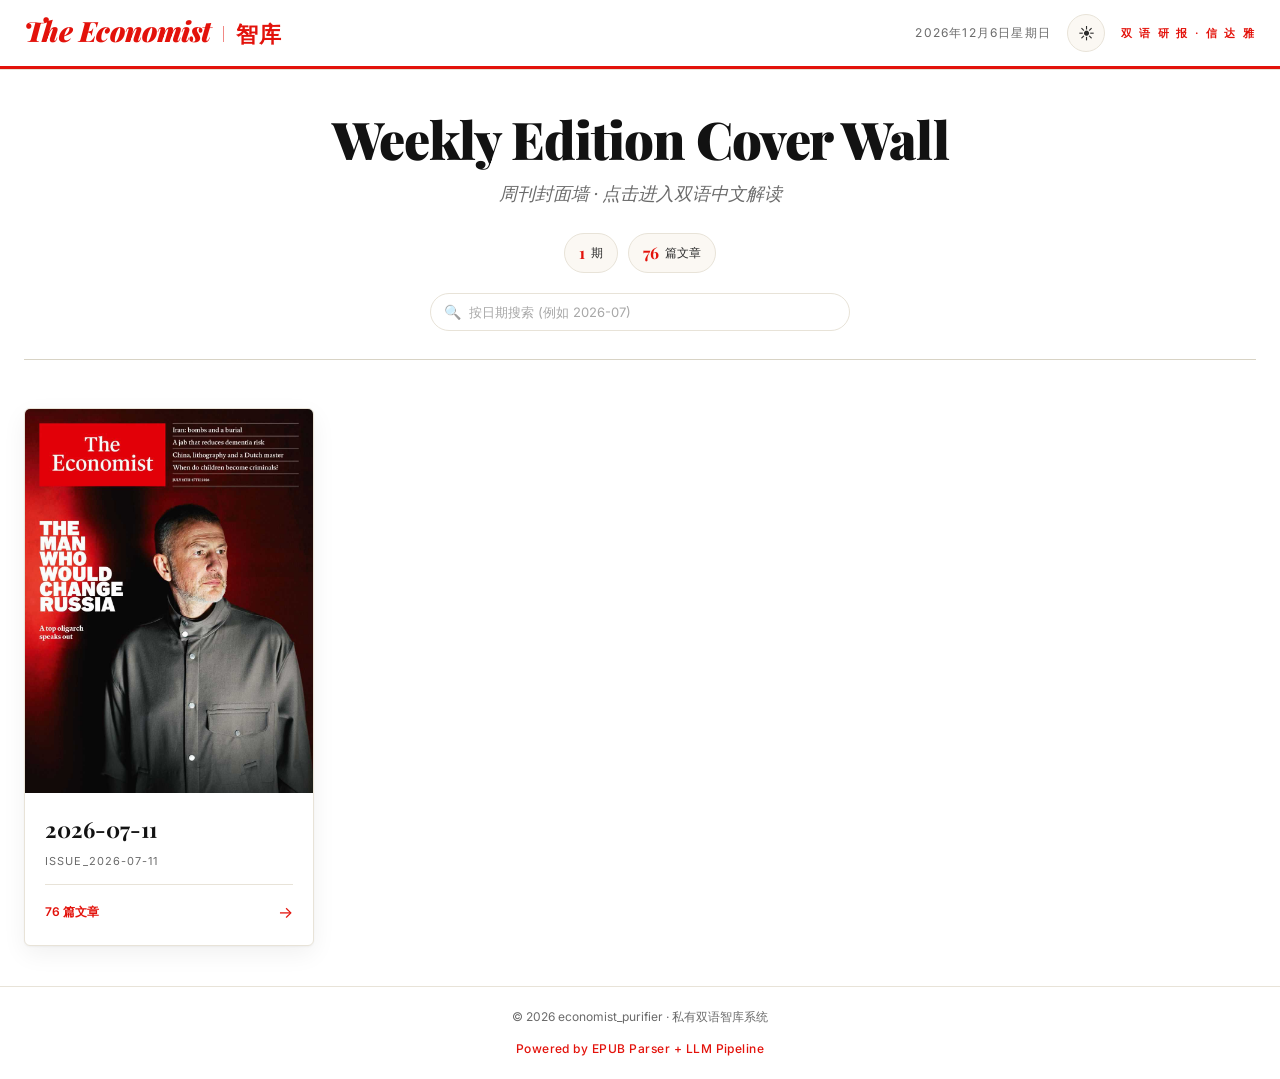
==== commit d17d686f: "feat(经济学人数据清洗): 经济学人数据清洗-中英文对照平铺显示" ====
--- a/index.html
+++ b/index.html
@@ -130,26 +130,20 @@
                     </article>
                 </div>
 
-                <!-- 中英双栏对照阅读器:scroll-sync + hover-sync -->
+                <!-- 中英逐段对照:每段一对左右栏,平铺到整页 -->
                 <div class="bilingual-block">
                     <div class="bilingual-header">
-                        <span class="bilingual-icon">🔄</span>
-                        <span class="bilingual-title">中英双栏对照</span>
-                        <span class="bilingual-subtitle">Scroll-Sync · Hover-Sync</span>
+                        <span class="bilingual-icon">🔁</span>
+                        <span class="bilingual-title">中英对照</span>
+                        <span class="bilingual-subtitle">Bilingual · Read-Through</span>
                     </div>
-                    <div class="bilingual-grid">
-                        <div class="bilingual-col bilingual-col-zh">
-                            <div class="bilingual-subhead">中文逐段翻译</div>
-                            <div class="bilingual-col-body" id="bilingual-zh-body">
-                                <!-- 段落由 JS 注入 -->
-                            </div>
-                        </div>
-                        <div class="bilingual-col bilingual-col-en">
-                            <div class="bilingual-subhead">English Source</div>
-                            <div class="bilingual-col-body" id="bilingual-en-body">
-                                <!-- 段落由 JS 注入 -->
-                            </div>
-                        </div>
+                    <div class="bilingual-grid" id="bilingual-grid">
+                        <!-- 每段对由 JS 注入:
+                             <div class="bilingual-pair">
+                                 <div class="bilingual-pair-zh">...</div>
+                                 <div class="bilingual-pair-en">...</div>
+                             </div>
+                        -->
                     </div>
                 </div>
             </section>
--- a/frontend/assets/style.css
+++ b/frontend/assets/style.css
@@ -113,7 +113,7 @@
 }
 
 .masthead-inner {
-    max-width: 1320px;
+    max-width: 1600px;
     margin: 0 auto;
     padding: 14px 24px;
     display: flex;
@@ -208,7 +208,7 @@
 
 /* ========== View switcher ========== */
 .view {
-    max-width: 1320px;
+    max-width: 1600px;
     margin: 0 auto;
     padding: 40px 24px;
     min-height: calc(100vh - 140px);
@@ -291,8 +291,8 @@
 
 .cover-grid {
     display: grid;
-    grid-template-columns: repeat(auto-fill, minmax(260px, 1fr));
-    gap: 28px;
+    grid-template-columns: repeat(auto-fill, minmax(280px, 1fr));
+    gap: 24px;
 }
 
 .cover-card {
@@ -775,7 +775,7 @@
     font-style: italic;
 }
 
-/* ========== 中英双栏对照阅读器 ========== */
+/* ========== 中英逐段对照阅读器(平铺版) ========== */
 .summary-block,
 .bilingual-block {
     background: var(--bg);
@@ -814,107 +814,72 @@
     margin-left: auto;
 }
 
-.bilingual-grid {
+/* 容器:只装一对一对的段落,不再有 1fr 1fr 大列 */
+.bilingual-grid { }
+
+/* 每一对段:左 ZH、右 EN,平铺到页面 */
+.bilingual-pair {
     display: grid;
     grid-template-columns: 1fr 1fr;
-}
-
-.bilingual-col {
-    display: flex;
-    flex-direction: column;
-    min-width: 0;
-}
-
-.bilingual-col + .bilingual-col {
-    border-left: 1px solid var(--border);
-}
-
-.bilingual-subhead {
-    padding: 10px 16px;
-    font-family: var(--font-ui);
-    font-size: 11px;
-    color: var(--text-muted);
-    text-transform: uppercase;
-    letter-spacing: 0.14em;
-    border-bottom: 1px solid var(--border-soft);
-    background: var(--bg-soft);
-}
-
-.bilingual-col-body {
-    padding: 18px 20px;
-    overflow-y: auto;
+    border-bottom: 1px dashed var(--border-soft);
+}
+.bilingual-pair:last-child { border-bottom: none; }
+
+.bilingual-pair-zh,
+.bilingual-pair-en {
+    padding: 14px 22px;
     font-family: var(--font-body);
     font-size: 14.5px;
     line-height: 1.75;
+    min-width: 0;       /* grid 子项允许压缩,防止中文长行撑爆布局 */
+    overflow-wrap: break-word;
+}
+.bilingual-pair-en {
+    border-left: 1px solid var(--border);
     color: var(--text-soft);
-    flex: 1;
-    min-height: 0;
-}
-
-.bilingual-col-zh .bilingual-col-body { color: var(--text); }
-
-.bilingual-col-body::-webkit-scrollbar { width: 8px; }
-.bilingual-col-body::-webkit-scrollbar-thumb { background: var(--hairline); border-radius: 4px; }
-
-/* 段落联动高亮 */
-.bilingual-col-body > .para {
-    padding: 6px 10px;
-    margin: 0 0 6px 0;
-    border-radius: var(--radius-sm);
-    border-left: 3px solid transparent;
-    transition: background var(--transition-fast), border-color var(--transition-fast);
-}
-.bilingual-col-body > .para:last-child { margin-bottom: 0; }
-.bilingual-col-body > .para.is-hover {
-    background: var(--brand-red-light);
-    border-left-color: var(--brand-red);
-}
-.bilingual-col-body > .para.is-active {
-    background: var(--brand-red-dim);
-    border-left-color: var(--brand-red);
-}
-[data-theme="dark"] .bilingual-col-body > .para.is-hover {
-    background: rgba(255, 91, 84, 0.18);
-}
-
-/* 段落内容排版(窄栏版) */
-.bilingual-col-body h1 {
+}
+.bilingual-pair-zh {
+    color: var(--text);
+}
+
+/* 段落内部排版(和之前一致,scope 改成 pair 即可) */
+.bilingual-pair h1 {
     font-family: var(--font-display);
     font-size: 22px;
     font-weight: 700;
-    margin: 22px 0 10px;
+    margin: 18px 0 8px;
     line-height: 1.25;
 }
-.bilingual-col-body h2 {
+.bilingual-pair h2 {
     font-family: var(--font-display);
     font-size: 19px;
     font-weight: 700;
-    margin: 20px 0 8px;
-}
-.bilingual-col-body h3 {
+    margin: 16px 0 6px;
+}
+.bilingual-pair h3 {
     font-family: var(--font-display);
     font-size: 17px;
     font-weight: 700;
-    margin: 18px 0 8px;
-}
-.bilingual-col-body h4 {
+    margin: 14px 0 6px;
+}
+.bilingual-pair h4 {
     font-family: var(--font-display);
     font-size: 15px;
     font-weight: 700;
-    margin: 16px 0 6px;
-    color: var(--brand-red);
-}
-.bilingual-col-body p { margin-bottom: 12px; text-align: justify; }
-.bilingual-col-body p:last-child { margin-bottom: 0; }
-.bilingual-col-body a {
+    margin: 12px 0 4px;
+    color: var(--brand-red);
+}
+.bilingual-pair p { margin-bottom: 10px; }
+.bilingual-pair p:last-child { margin-bottom: 0; }
+.bilingual-pair a {
     color: var(--brand-red);
     text-decoration: underline;
     text-decoration-thickness: 1px;
     text-underline-offset: 2px;
 }
-.bilingual-col-body strong, .bilingual-col-body b { font-weight: 700; color: var(--text); }
-.bilingual-col-body em, .bilingual-col-body i { font-style: italic; }
-.bilingual-col-body ul, .bilingual-col-body ol { padding-left: 22px; margin-bottom: 12px; }
+.bilingual-pair strong, .bilingual-pair b { font-weight: 700; color: var(--text); }
+.bilingual-pair em, .bilingual-pair i { font-style: italic; }
+.bilingual-pair ul, .bilingual-pair ol { padding-left: 22px; margin-bottom: 10px; }
 
 .bilingual-empty {
     color: var(--text-muted);
@@ -1138,7 +1103,7 @@
 
 /* ========== Footer ========== */
 .site-footer {
-    max-width: 1320px;
+    max-width: 1600px;
     margin: 0 auto;
     padding: 24px;
     border-top: 1px solid var(--border);
@@ -1179,16 +1144,13 @@
         order: 1;
     }
 
-    /* 平板/手机:双栏上下堆叠 */
-    .bilingual-grid {
+    /* 平板/手机:每对的左右栏堆叠(防止半屏宽字太窄) */
+    .bilingual-pair {
         grid-template-columns: 1fr;
     }
-    .bilingual-col + .bilingual-col {
+    .bilingual-pair-en {
         border-left: none;
-        border-top: 1px solid var(--border);
-    }
-    .bilingual-col-body {
-        max-height: 60vh;
+        border-top: 1px dashed var(--border-soft);
     }
 
     .pane-body {
@@ -1259,13 +1221,12 @@
         max-height: 400px;
     }
 
-    .bilingual-col-body {
-        padding: 14px 16px;
+    .bilingual-pair-zh,
+    .bilingual-pair-en {
+        padding: 12px 16px;
         font-size: 13.5px;
-        max-height: 50vh;
-    }
-
-    .bilingual-subhead { padding: 8px 14px; }
+    }
+    }
 
     .indicators-gallery {
         grid-template-columns: 1fr;
@@ -1311,8 +1272,9 @@
 @media print {
     .masthead, .floating-back, .section-nav, .lightbox, .mobile-nav-fab { display: none !important; }
     body { background: white; color: black; }
-    .bilingual-grid { grid-template-columns: 1fr; }
-    .bilingual-col-body, .pane-body { max-height: none; overflow: visible; }
+    .bilingual-pair { grid-template-columns: 1fr; }
+    .bilingual-pair-en { border-left: none; border-top: 1px solid #ccc; }
+    .pane-body { max-height: none; overflow: visible; }
 }
 
 /* ============================================================
@@ -1579,22 +1541,5 @@
         overflow-y: visible;
     }
 
-    /* 双语对照:固定高度,内部双栏独立可滚 */
-    .bilingual-block {
-        display: flex;
-        flex-direction: column;
-        height: 90vh;
-    }
-    .bilingual-grid {
-        flex: 1;
-        min-height: 0;
-    }
-    .bilingual-col {
-        display: flex;
-        flex-direction: column;
-        min-height: 0;
-    }
-    .bilingual-col-body {
-        overflow-y: auto; /* 覆盖上面 desktop 媒体查询里的 visible */
-    }
-}
+    /* 双语对照:平铺到页面,不用固定高度、不用内部滚动 */
+}
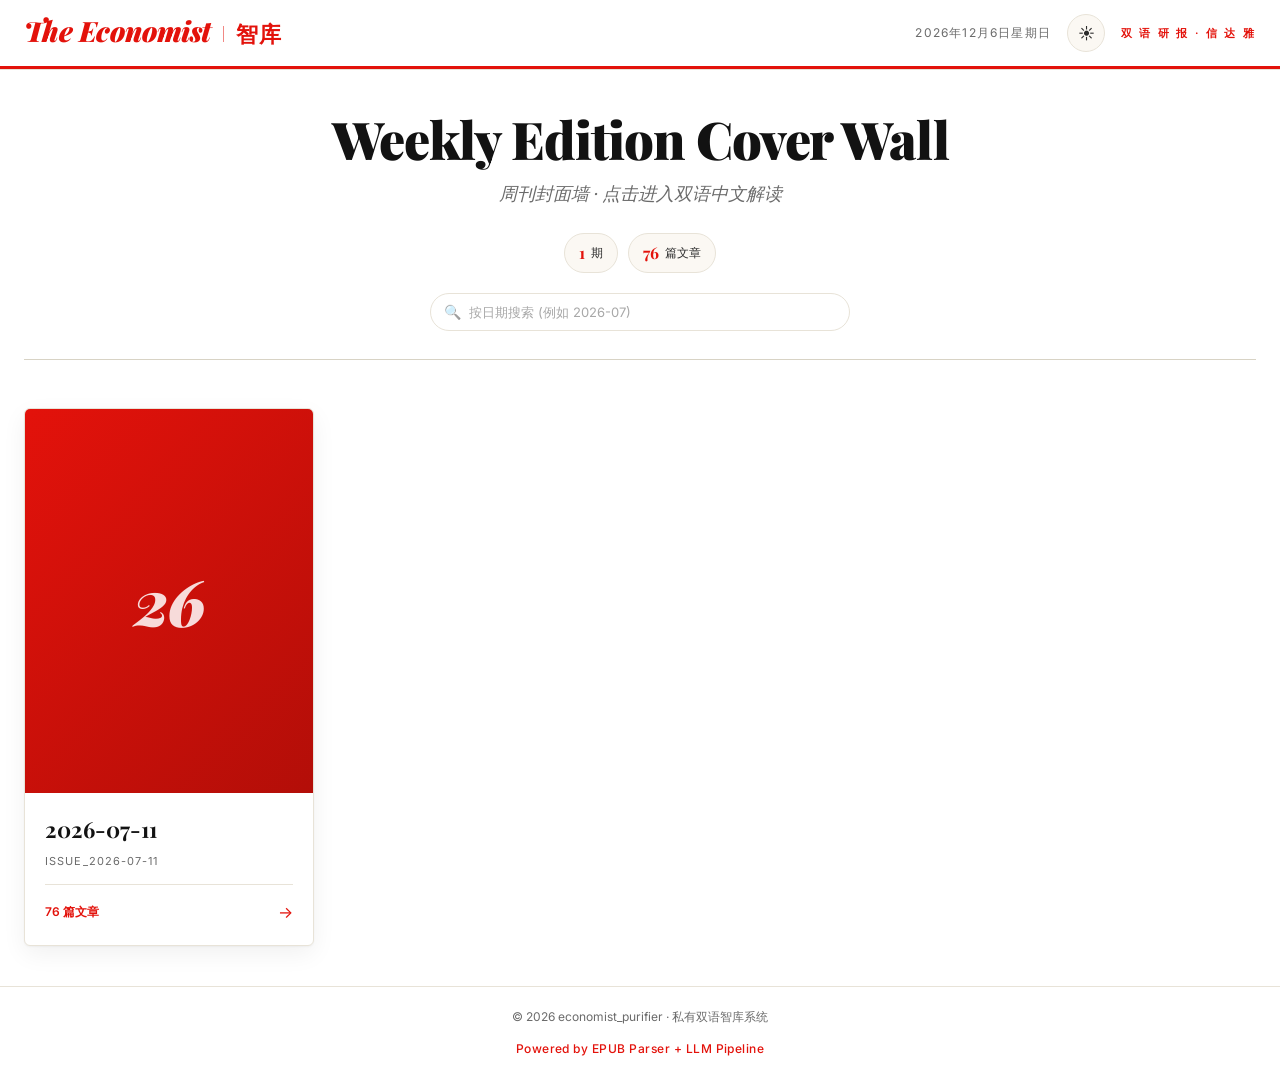
==== commit 201e0474: "Merge branch 'master' of https://github.com/lugit123456/economist_purifier # Conflicts: #	frontend/d" ====
--- a/index.html
+++ b/index.html
@@ -123,7 +123,10 @@
                     <div class="pane-header">
                         <span class="pane-icon">📊</span>
                         <span class="pane-title">中文解读</span>
-                        <span class="pane-subtitle">LLM 编译</span>
+                        <button class="tts-btn" id="tts-summary" type="button" aria-label="朗读中文解读" title="朗读中文解读">
+                            <span class="tts-icon" aria-hidden="true">🔊</span>
+                            <span class="tts-label">朗读</span>
+                        </button>
                     </div>
                     <article class="pane-body" id="summary-content">
                         <!-- markdown 渲染 -->
@@ -135,7 +138,16 @@
                     <div class="bilingual-header">
                         <span class="bilingual-icon">🔁</span>
                         <span class="bilingual-title">中英对照</span>
-                        <span class="bilingual-subtitle">Bilingual · Read-Through</span>
+                        <div class="tts-group">
+                            <button class="tts-btn" id="tts-bilingual-zh" type="button" aria-label="朗读对照中文" title="朗读对照中文">
+                                <span class="tts-icon" aria-hidden="true">🔊</span>
+                                <span class="tts-label">朗读中文</span>
+                            </button>
+                            <button class="tts-btn" id="tts-bilingual-en" type="button" aria-label="朗读对照英文" title="朗读对照英文">
+                                <span class="tts-icon" aria-hidden="true">🔊</span>
+                                <span class="tts-label">朗读英文</span>
+                            </button>
+                        </div>
                     </div>
                     <div class="bilingual-grid" id="bilingual-grid">
                         <!-- 每段对由 JS 注入:
@@ -149,15 +161,14 @@
             </section>
         </div>
 
-        <!-- 悬浮返回按钮 -->
-        <button class="floating-back" id="floating-back" aria-label="返回顶部" title="返回封面墙">
-            <span>↑</span>
+        <!-- 文章上一篇 / 下一篇 FAB (移动端) -->
+        <button class="article-nav-fab article-nav-prev" id="article-nav-prev" aria-label="上一篇" title="上一篇">
+            <span class="article-nav-icon">◀</span>
+            <span class="article-nav-label">上一篇</span>
         </button>
-
-        <!-- 移动端目录按钮 (fixed, 始终可见) -->
-        <button class="mobile-nav-fab" id="mobile-nav-fab" aria-label="打开文章目录" aria-expanded="false">
-            <span class="fab-icon">☰</span>
-            <span class="fab-label">目录</span>
+        <button class="article-nav-fab article-nav-next" id="article-nav-next" aria-label="下一篇" title="下一篇">
+            <span class="article-nav-label">下一篇</span>
+            <span class="article-nav-icon">▶</span>
         </button>
     </main>
 
--- a/frontend/assets/style.css
+++ b/frontend/assets/style.css
@@ -469,9 +469,9 @@
     color: var(--text);
     margin: 0;
     text-align: center; /* 移动/平板列堆叠时单行居中 */
-    overflow: hidden;
-    text-overflow: ellipsis;
-    white-space: nowrap;
+    overflow-wrap: break-word;
+    word-break: break-word;
+    max-width: 100%;
 }
 
 .issue-id {
@@ -660,6 +660,8 @@
     line-height: 1.2;
     color: var(--text);
     margin-bottom: 12px;
+    overflow-wrap: break-word;
+    word-break: break-word;
 }
 
 .article-title-en {
@@ -668,6 +670,8 @@
     font-size: clamp(15px, 1.8vw, 18px);
     color: var(--text-muted);
     line-height: 1.4;
+    overflow-wrap: break-word;
+    word-break: break-word;
 }
 
 .article-pane { background: transparent; }
@@ -813,6 +817,81 @@
     letter-spacing: 0.16em;
     margin-left: auto;
 }
+
+/* ============================================================
+   TTS 朗读按钮 (Web Speech API,  零成本)
+   ============================================================ */
+.tts-btn {
+    display: inline-flex;
+    align-items: center;
+    gap: 6px;
+    margin-left: auto;
+    padding: 6px 12px;
+    background: transparent;
+    color: var(--text);
+    border: 1px solid var(--border);
+    border-radius: 18px;
+    font-family: var(--font-ui);
+    font-size: 12px;
+    font-weight: 600;
+    cursor: pointer;
+    transition: all var(--transition-fast);
+    -webkit-tap-highlight-color: transparent;
+    line-height: 1;
+    white-space: nowrap;
+}
+
+.tts-btn:hover {
+    background: var(--bg-soft);
+    border-color: var(--brand-red);
+    color: var(--brand-red);
+}
+
+.tts-btn:active {
+    transform: scale(0.97);
+}
+
+.tts-btn:disabled {
+    opacity: 0.4;
+    cursor: not-allowed;
+    pointer-events: none;
+}
+
+/* 正在朗读:实心红色 */
+.tts-btn.is-playing {
+    background: var(--brand-red);
+    border-color: var(--brand-red);
+    color: #fff;
+}
+
+.tts-btn.is-playing:hover {
+    background: var(--brand-red-dark);
+    border-color: var(--brand-red-dark);
+    color: #fff;
+}
+
+.tts-btn .tts-icon {
+    font-size: 13px;
+    line-height: 1;
+}
+
+/* 中英对照头部: 2 个按钮排在一起 */
+.tts-group {
+    display: inline-flex;
+    gap: 8px;
+    margin-left: auto;
+}
+
+/* 自适应: 极窄屏只留图标 */
+@media (max-width: 480px) {
+    .tts-btn .tts-label {
+        display: none;
+    }
+    .tts-btn {
+        padding: 6px 10px;
+    }
+}
+
 
 /* 容器:只装一对一对的段落,不再有 1fr 1fr 大列 */
 .bilingual-grid { }
@@ -1065,40 +1144,64 @@
 .lightbox-next { right: 16px; }
 
 /* ========== 悬浮返回按钮 ========== */
-.floating-back {
+.article-nav-fab.article-nav-next {
     position: fixed;
     right: 32px;
     bottom: 32px;
-    width: 52px;
-    height: 52px;
-    border-radius: 50%;
-    background: var(--brand-red);
-    color: #fff;
-    font-size: 22px;
-    font-weight: 700;
-    box-shadow: var(--shadow-floating);
+    /* ★ 与上一篇统一: 同样 height / padding / radius / min-width */
+    height: 30px;
+    border-radius: 15px;
+    background: #e3120b;
+    color: #ffffff;
+    font-size: 12px;
+    font-weight: 600;
+    box-shadow: 0 3px 10px rgba(0, 0, 0, 0.12);
     opacity: 0;
     transform: translateY(20px) scale(0.9);
     pointer-events: none;
-    transition: all var(--transition-fast);
+    transition: all 0.2s ease;
     z-index: 50;
-}
-
-.floating-back.is-visible {
+    display: flex;
+    align-items: center;
+    justify-content: center;
+    padding: 0 10px;
+    gap: 4px;
+    min-width: 86px;
+    width: 86px;
+    box-sizing: border-box;
+}
+
+.article-nav-fab.article-nav-next.is-visible {
     opacity: 1;
     transform: translateY(0) scale(1);
     pointer-events: auto;
 }
 
-.floating-back:hover {
-    background: var(--brand-red-dark);
+.article-nav-fab.article-nav-next:hover {
+    background: #b30e08;
     transform: translateY(-3px) scale(1.05);
 }
 
-.floating-back span {
-    display: block;
-    line-height: 52px;
-    text-align: center;
+.article-nav-fab.is-disabled {
+    opacity: 0.35 !important;
+    pointer-events: none !important;
+    filter: grayscale(0.4);
+}
+
+.article-nav-fab .article-nav-icon {
+    display: inline-block;
+    font-size: 14px;
+    line-height: 1;
+}
+
+.article-nav-fab .article-nav-label {
+    display: inline-block;
+    /* ★ 与 icon 同字号, 否则两个按钮的子元素宽度不一样, 按钮整体宽度就不一样 */
+    font-size: 14px;
+    line-height: 1;
+    /* ★ 3 个汉字不能拆成 2+1, 中文整词不折行 */
+    white-space: nowrap;
+    word-break: keep-all;
 }
 
 /* ========== Footer ========== */
@@ -1157,7 +1260,7 @@
         max-height: none;
     }
 
-    .floating-back { right: 20px; bottom: 20px; }
+    .article-nav-fab.article-nav-next { right: 20px; bottom: 20px; }
 }
 
 /* ============================================================
@@ -1242,12 +1345,14 @@
         font-size: 24px;
     }
 
-    .floating-back {
-        width: 46px;
-        height: 46px;
-        font-size: 18px;
-        right: 16px;
-        bottom: 16px;
+    .article-nav-fab.article-nav-next {
+        font-size: 11px;
+        min-width: 76px;
+        width: 76px;
+        height: 28px;
+        right: 12px;
+        bottom: 12px;
+        padding: 0 8px;
     }
 
     .site-footer {
@@ -1270,7 +1375,7 @@
    Print styles (bonus)
    ============================================================ */
 @media print {
-    .masthead, .floating-back, .section-nav, .lightbox, .mobile-nav-fab { display: none !important; }
+    .masthead, .section-nav, .lightbox, .article-nav-fab { display: none !important; }
     body { background: white; color: black; }
     .bilingual-pair { grid-template-columns: 1fr; }
     .bilingual-pair-en { border-left: none; border-top: 1px solid #ccc; }
@@ -1413,55 +1518,84 @@
 }
 
 /* ============================================================
-   Mobile FAB — 浮动目录按钮 (始终可见, 跟用户滚到哪)
+   上一篇 FAB (左下, 黑色胶囊)
+   - 默认 display:none,  仅当 .is-visible 才显示,  PC/移动端通用
    ============================================================ */
-.mobile-nav-fab {
+.article-nav-fab.article-nav-prev {
     display: none;
     position: fixed;
     left: 16px;
     bottom: 16px;
     z-index: 90;
-    height: 48px;
-    padding: 0 18px 0 14px;
-    background: var(--text);
-    color: var(--bg);
-    border-radius: 24px;
-    box-shadow: 0 4px 20px rgba(0, 0, 0, 0.18);
-    align-items: center;
-    gap: 8px;
-    font-family: var(--font-ui);
-    font-size: 13px;
+    /* ★ 与下一篇统一: 同样 height / font / padding / radius / min-width */
+    height: 30px;
+    padding: 0 10px;
+    background: #1a1a1a;
+    color: #ffffff;
+    border: none;
+    border-radius: 15px;
+    box-shadow: 0 3px 10px rgba(0, 0, 0, 0.12);
+    align-items: center;
+    gap: 4px;
+    font-family: -apple-system, BlinkMacSystemFont, "Segoe UI", system-ui, sans-serif;
+    font-size: 12px;
     font-weight: 600;
     letter-spacing: 0.05em;
-    transition: all var(--transition-fast);
+    transition: all 0.2s ease;
     -webkit-tap-highlight-color: transparent;
-}
-
-.mobile-nav-fab:hover,
-.mobile-nav-fab:active {
-    background: var(--brand-red);
+    cursor: pointer;
+    min-width: 86px;
+    width: 86px;
+    box-sizing: border-box;
+}
+
+/* .is-visible 控制显示: 适用于所有 viewport */
+.article-nav-fab.article-nav-prev.is-visible {
+    display: inline-flex;
+}
+
+.article-nav-fab.article-nav-prev:hover,
+.article-nav-fab.article-nav-prev:active {
+    background: #e3120b;
     transform: translateY(-2px);
 }
 
-.mobile-nav-fab.is-active {
-    background: var(--brand-red);
-}
-
-.fab-icon {
-    font-size: 18px;
+.article-nav-fab .article-nav-icon {
+    font-size: 14px;
     line-height: 1;
-    transition: transform var(--transition-fast);
-}
-
-.mobile-nav-fab.is-active .fab-icon {
-    transform: rotate(90deg);
-}
-
-@media (max-width: 1024px) {
-    /* 只在 issue view (view-issue.is-active) 时显示 */
-    .view-issue.is-active ~ .mobile-nav-fab,
-    body.in-issue .mobile-nav-fab {
-        display: inline-flex;
+}
+
+.article-nav-fab .article-nav-label {
+    line-height: 1;
+}
+
+/* 移动端进一步收紧尺寸 */
+@media (max-width: 640px) {
+    .article-nav-fab.article-nav-prev {
+        height: 28px;
+        font-size: 11px;
+        padding: 0 8px;
+        left: 12px;
+        bottom: 12px;
+        min-width: 76px;
+        width: 76px;
+    }
+}
+
+/* 极小屏幕 */
+@media (max-width: 360px) {
+    .article-nav-fab.article-nav-prev .article-nav-label {
+        display: none;  /* 太窄只留箭头 */
+    }
+    .article-nav-fab.article-nav-prev {
+        width: 36px;
+        padding: 0;
+        justify-content: center;
+    }
+    .article-nav-fab.article-nav-next {
+        min-width: 68px;
+        width: 68px;
+        height: 26px;
     }
 }
 
